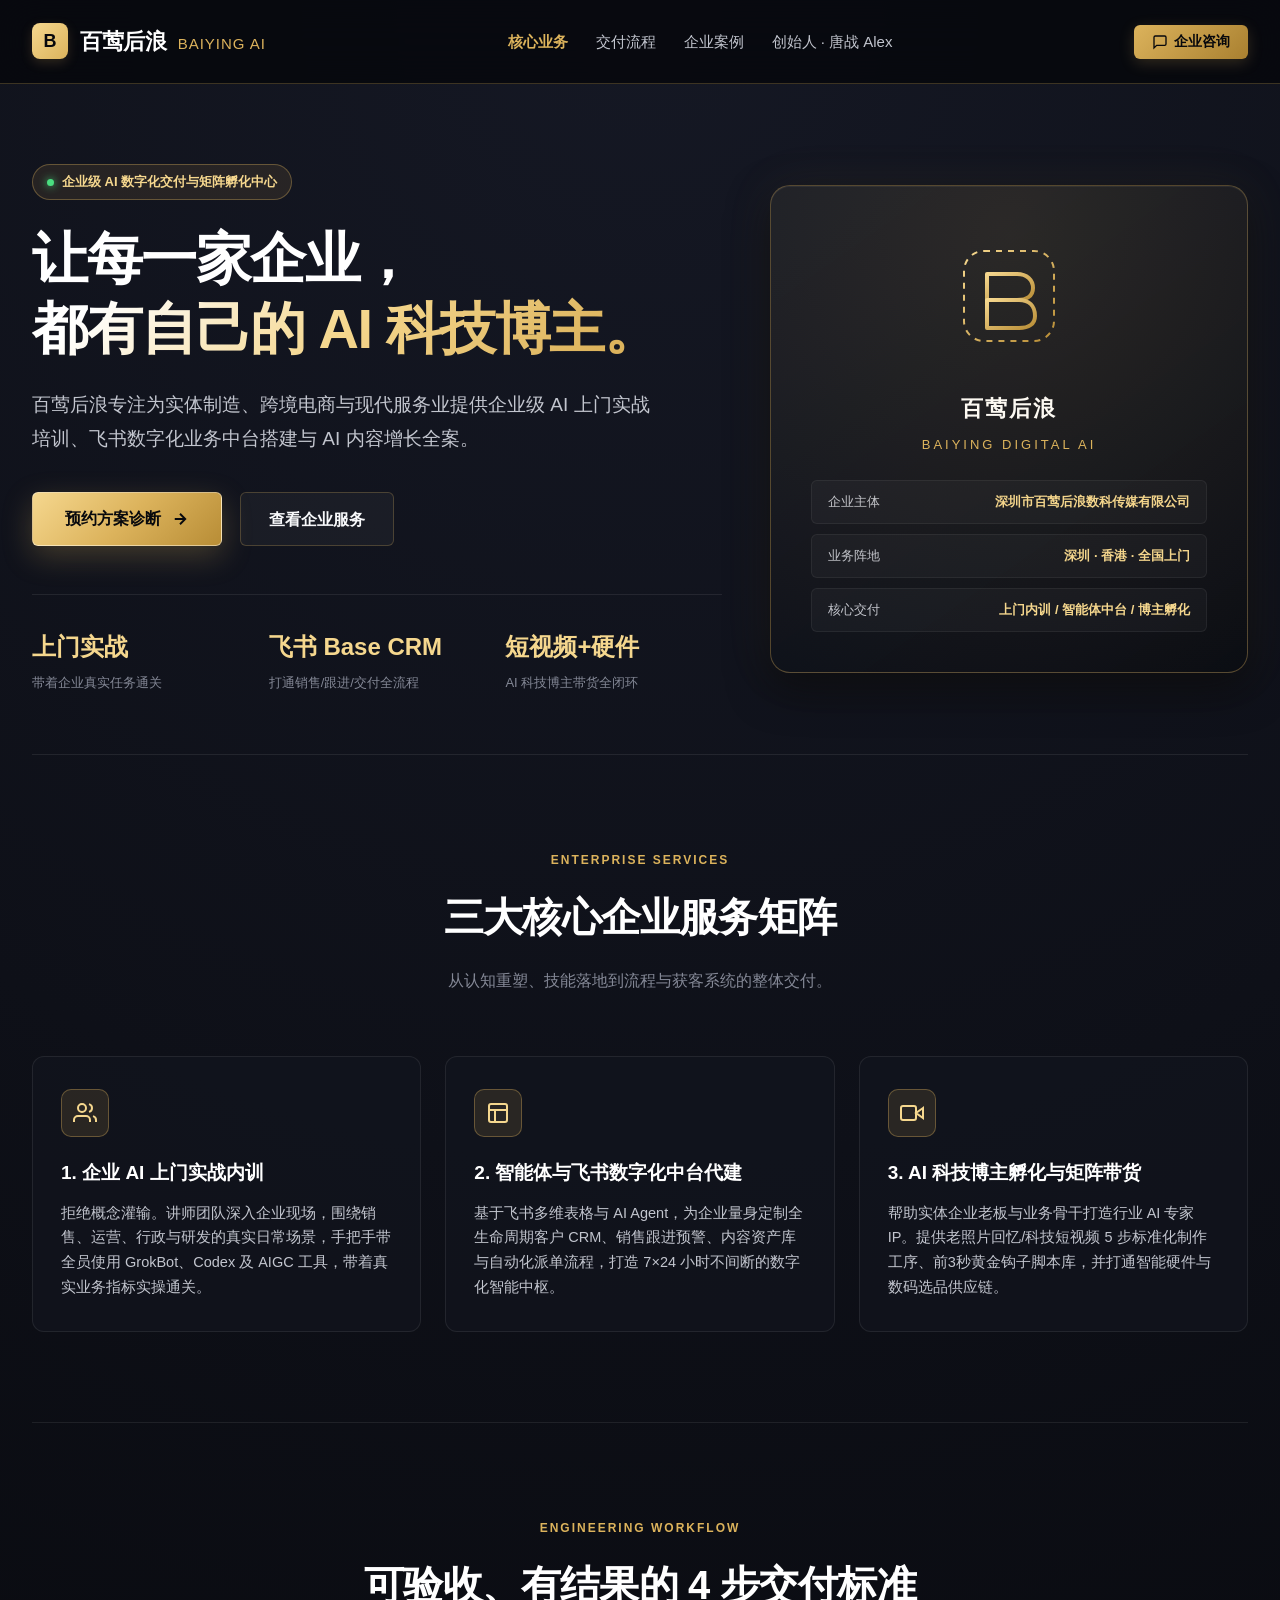
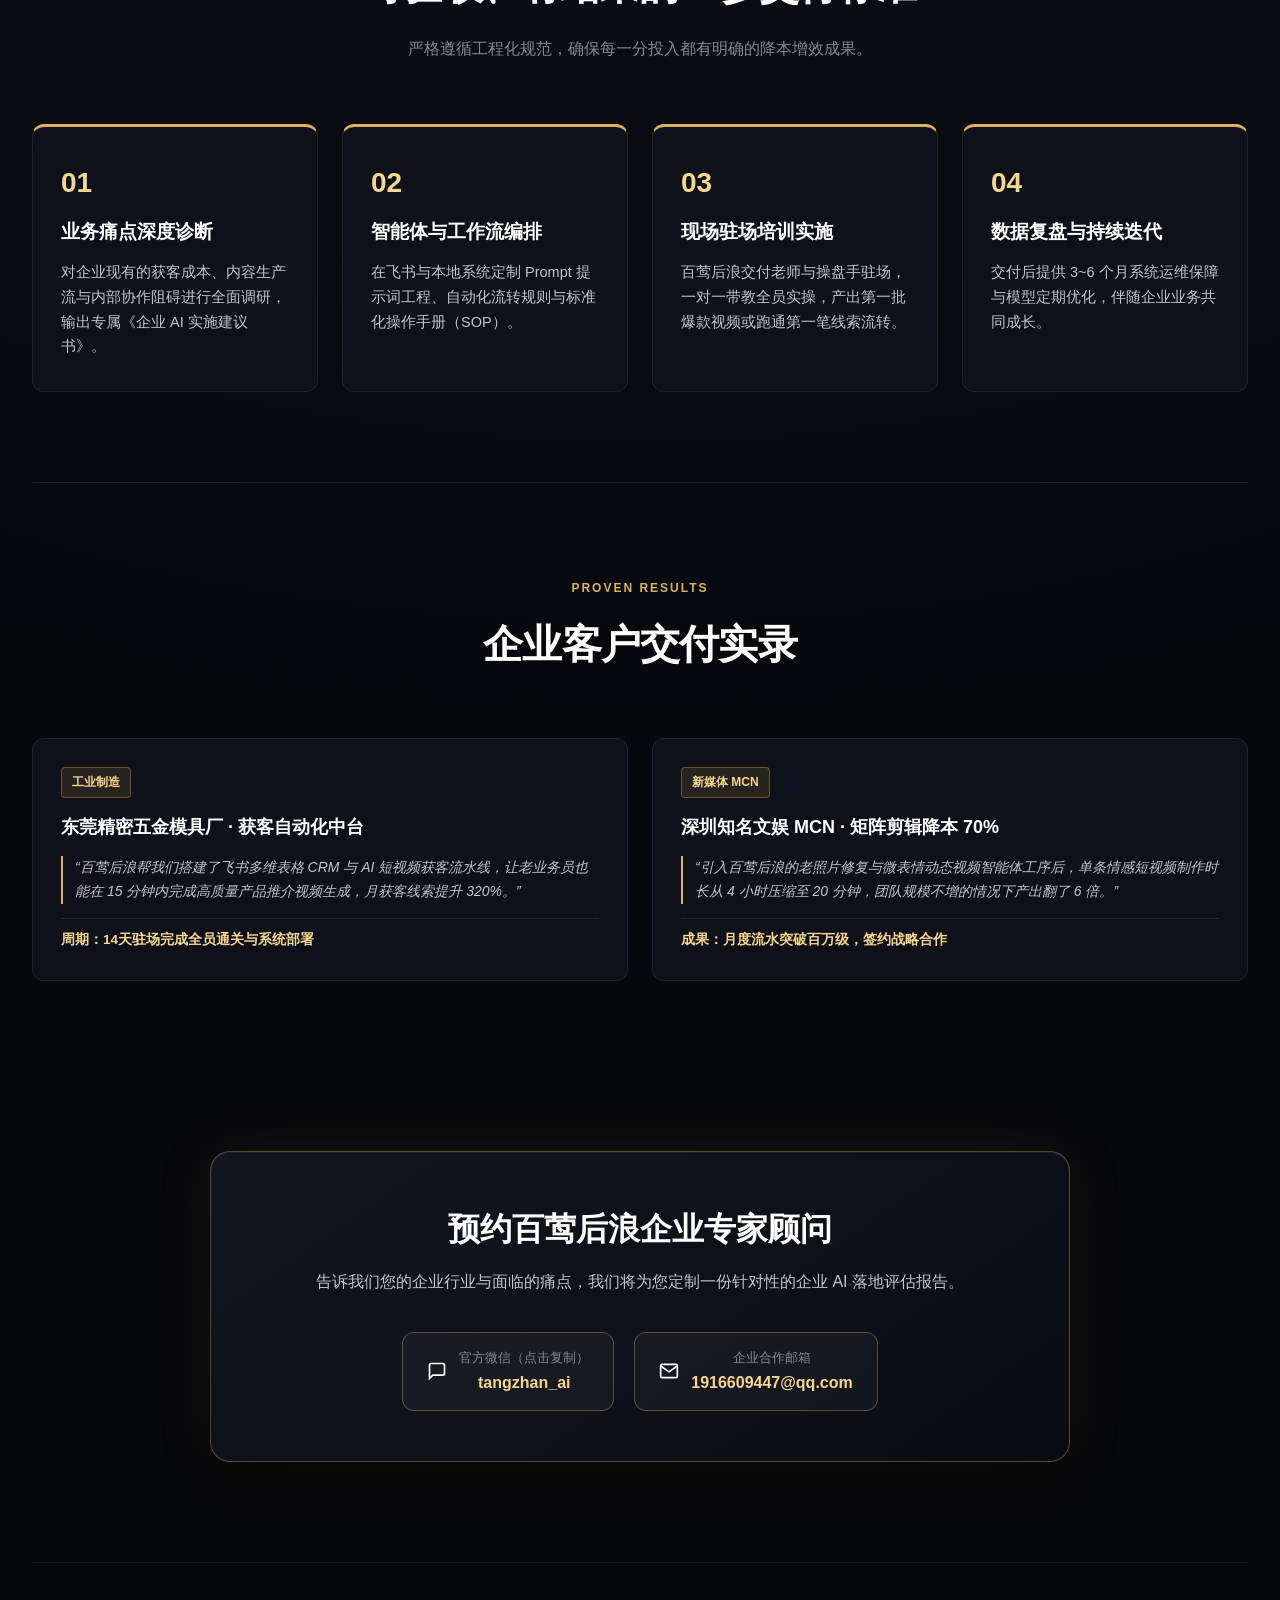
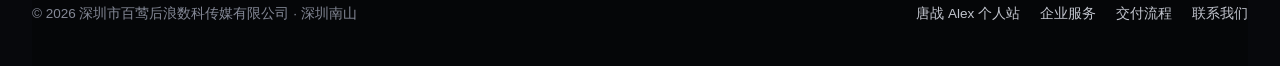
==== company/index.html @ 5c676db0 "百莺后浪 个人站与公司官网 v1 上线版" ====
<!doctype html>
<html lang="zh-CN">
<head>
  <meta charset="utf-8">
  <meta name="viewport" content="width=device-width, initial-scale=1">
  <title>百莺后浪｜让每一家企业都有自己的 AI 科技博主 · 帮企业把 AI 用进日常业务</title>
  <meta name="description" content="深圳市百莺后浪数科传媒有限公司。专注企业 AI 上门实战培训、智能体与飞书数字化中台搭建、AI科技博主孵化与AIGC短视频矩阵获客。">
  <meta name="keywords" content="百莺后浪, 企业AI培训, AI智能体开发, 飞书多维表格CRM, AI博主孵化, 深圳AI方案">
  <meta name="robots" content="index, follow">
  <meta name="theme-color" content="#07080c">
  <meta name="format-detection" content="telephone=no">
  <meta name="apple-mobile-web-app-capable" content="yes">
  <link rel="canonical" href="https://tangzhanai.com/company/">
  <link rel="icon" type="image/svg+xml" href="../favicon.svg">
  
  <meta property="og:type" content="website">
  <meta property="og:url" content="https://tangzhanai.com/company/">
  <meta property="og:title" content="百莺后浪｜让每一家企业都有自己的 AI 科技博主">
  <meta property="og:description" content="从团队实战内训，到销售跟进、知识库和流程自动化，做出可试用、可验收的企业 AI 成果。">
  <meta property="og:image" content="https://tangzhanai.com/assets/share-card-company.png">
  <meta property="og:image:width" content="1200">
  <meta property="og:image:height" content="630">
  
  <link rel="stylesheet" href="../styles.css">
</head>
<body>
  <!-- 顶部导航 -->
  <header class="header">
    <a class="brand-wrapper" href="index.html">
      <div class="brand-logo-badge" style="background: linear-gradient(135deg, #f5d78e, #dcb35c);">B</div>
      <div class="brand-title">百莺后浪 <span>BAIYING AI</span></div>
    </a>
    <nav class="nav-links" aria-label="企业主导航">
      <a class="nav-link active" href="#services">核心业务</a>
      <a class="nav-link" href="#workflow">交付流程</a>
      <a class="nav-link" href="#cases">企业案例</a>
      <a class="nav-link" href="../index.html">创始人 · 唐战 Alex</a>
    </nav>
    <button class="nav-cta" onclick="openWechatModal('企业服务咨询')">
      <svg width="16" height="16" viewBox="0 0 24 24" fill="none" stroke="currentColor" stroke-width="2"><path d="M21 15a2 2 0 0 1-2 2H7l-4 4V5a2 2 0 0 1 2-2h14a2 2 0 0 1 2 2z"/></svg>
      企业咨询
    </button>
  </header>

  <div class="shell">
    <main>
      <!-- Hero 首屏 -->
      <section class="hero-section">
        <div class="hero-grid">
          <div class="hero-content">
            <div class="hero-tag">
              <span class="hero-tag-dot"></span>
              企业级 AI 数字化交付与矩阵孵化中心
            </div>
            <h1 class="hero-title">
              让每一家企业，<br>
              <span class="gold-text">都有自己的 AI 科技博主。</span>
            </h1>
            <p class="hero-description">
              百莺后浪专注为实体制造、跨境电商与现代服务业提供企业级 AI 上门实战培训、飞书数字化业务中台搭建与 AI 内容增长全案。
            </p>
            <div class="hero-actions">
              <button class="btn-primary" onclick="openWechatModal('预约企业方案诊断')">
                <span>预约方案诊断</span>
                <svg width="18" height="18" viewBox="0 0 24 24" fill="none" stroke="currentColor" stroke-width="2.5"><path d="M5 12h14M12 5l7 7-7 7"/></svg>
              </button>
              <a class="btn-secondary" href="#services">
                <span>查看企业服务</span>
              </a>
            </div>
            
            <div class="hero-stats-row">
              <div class="stat-item">
                <h4>上门实战</h4>
                <p>带着企业真实任务通关</p>
              </div>
              <div class="stat-item">
                <h4>飞书 Base CRM</h4>
                <p>打通销售/跟进/交付全流程</p>
              </div>
              <div class="stat-item">
                <h4>短视频+硬件</h4>
                <p>AI 科技博主带货全闭环</p>
              </div>
            </div>
          </div>

          <!-- Hero 右侧企业科技徽标 -->
          <div class="hero-emblem-card">
            <div class="emblem-svg-container">
              <svg viewBox="0 0 140 140" fill="none" xmlns="http://www.w3.org/2000/svg">
                <rect x="25" y="25" width="90" height="90" rx="20" stroke="url(#co-gold)" stroke-width="2" stroke-dasharray="6 6"/>
                <path d="M48 48H78C88 48 94 54 94 62C94 70 88 74 78 74H48V48Z" stroke="url(#co-gold)" stroke-width="4" stroke-linecap="round" stroke-linejoin="round"/>
                <path d="M48 74H80C90 74 96 80 96 90C96 98 90 102 80 102H48V74Z" stroke="url(#co-gold)" stroke-width="4" stroke-linecap="round" stroke-linejoin="round"/>
                <defs>
                  <linearGradient id="co-gold" x1="0%" y1="0%" x2="100%" y2="100%">
                    <stop offset="0%" stop-color="#f5d78e"/>
                    <stop offset="100%" stop-color="#b88d36"/>
                  </linearGradient>
                </defs>
              </svg>
            </div>
            <div class="emblem-title">百莺后浪</div>
            <div class="emblem-subtitle">BAIYING DIGITAL AI</div>
            <div class="emblem-pill-list">
              <div class="emblem-pill">
                <span>企业主体</span>
                <span>深圳市百莺后浪数科传媒有限公司</span>
              </div>
              <div class="emblem-pill">
                <span>业务阵地</span>
                <span>深圳 · 香港 · 全国上门</span>
              </div>
              <div class="emblem-pill">
                <span>核心交付</span>
                <span>上门内训 / 智能体中台 / 博主孵化</span>
              </div>
            </div>
          </div>
        </div>
      </section>

      <!-- 三大企业级核心服务 -->
      <section class="section" id="services">
        <div class="section-header">
          <span class="section-tag">Enterprise Services</span>
          <h2 class="section-title">三大核心企业服务矩阵</h2>
          <p class="section-subtitle">从认知重塑、技能落地到流程与获客系统的整体交付。</p>
        </div>

        <div class="features-grid" style="grid-template-columns: repeat(3, 1fr);">
          <div class="feature-card">
            <div class="feature-icon-box">
              <svg width="24" height="24" viewBox="0 0 24 24" fill="none" stroke="currentColor" stroke-width="2"><path d="M17 21v-2a4 4 0 0 0-4-4H5a4 4 0 0 0-4 4v2"/><circle cx="9" cy="7" r="4"/><path d="M23 21v-2a4 4 0 0 0-3-3.87"/><path d="M16 3.13a4 4 0 0 1 0 7.75"/></svg>
            </div>
            <h3>1. 企业 AI 上门实战内训</h3>
            <p>拒绝概念灌输。讲师团队深入企业现场，围绕销售、运营、行政与研发的真实日常场景，手把手带全员使用 GrokBot、Codex 及 AIGC 工具，带着真实业务指标实操通关。</p>
          </div>

          <div class="feature-card">
            <div class="feature-icon-box">
              <svg width="24" height="24" viewBox="0 0 24 24" fill="none" stroke="currentColor" stroke-width="2"><rect x="3" y="3" width="18" height="18" rx="2" ry="2"/><line x1="3" y1="9" x2="21" y2="9"/><line x1="9" y1="21" x2="9" y2="9"/></svg>
            </div>
            <h3>2. 智能体与飞书数字化中台代建</h3>
            <p>基于飞书多维表格与 AI Agent，为企业量身定制全生命周期客户 CRM、销售跟进预警、内容资产库与自动化派单流程，打造 7×24 小时不间断的数字化智能中枢。</p>
          </div>

          <div class="feature-card">
            <div class="feature-icon-box">
              <svg width="24" height="24" viewBox="0 0 24 24" fill="none" stroke="currentColor" stroke-width="2"><polygon points="23 7 16 12 23 17 23 7"/><rect x="1" y="5" width="15" height="14" rx="2" ry="2"/></svg>
            </div>
            <h3>3. AI 科技博主孵化与矩阵带货</h3>
            <p>帮助实体企业老板与业务骨干打造行业 AI 专家 IP。提供老照片回忆/科技短视频 5 步标准化制作工序、前3秒黄金钩子脚本库，并打通智能硬件与数码选品供应链。</p>
          </div>
        </div>
      </section>

      <!-- 标准化 4 步交付工程流程 -->
      <section class="section" id="workflow">
        <div class="section-header">
          <span class="section-tag">Engineering Workflow</span>
          <h2 class="section-title">可验收、有结果的 4 步交付标准</h2>
          <p class="section-subtitle">严格遵循工程化规范，确保每一分投入都有明确的降本增效成果。</p>
        </div>

        <div class="features-grid" style="grid-template-columns: repeat(4, 1fr);">
          <div class="feature-card" style="border-top: 3px solid var(--gold-primary);">
            <div style="font-size: 28px; font-weight: 850; color: var(--gold-light); margin-bottom: 10px;">01</div>
            <h3>业务痛点深度诊断</h3>
            <p>对企业现有的获客成本、内容生产流与内部协作阻碍进行全面调研，输出专属《企业 AI 实施建议书》。</p>
          </div>

          <div class="feature-card" style="border-top: 3px solid var(--gold-primary);">
            <div style="font-size: 28px; font-weight: 850; color: var(--gold-light); margin-bottom: 10px;">02</div>
            <h3>智能体与工作流编排</h3>
            <p>在飞书与本地系统定制 Prompt 提示词工程、自动化流转规则与标准化操作手册（SOP）。</p>
          </div>

          <div class="feature-card" style="border-top: 3px solid var(--gold-primary);">
            <div style="font-size: 28px; font-weight: 850; color: var(--gold-light); margin-bottom: 10px;">03</div>
            <h3>现场驻场培训实施</h3>
            <p>百莺后浪交付老师与操盘手驻场，一对一带教全员实操，产出第一批爆款视频或跑通第一笔线索流转。</p>
          </div>

          <div class="feature-card" style="border-top: 3px solid var(--gold-primary);">
            <div style="font-size: 28px; font-weight: 850; color: var(--gold-light); margin-bottom: 10px;">04</div>
            <h3>数据复盘与持续迭代</h3>
            <p>交付后提供 3~6 个月系统运维保障与模型定期优化，伴随企业业务共同成长。</p>
          </div>
        </div>
      </section>

      <!-- 企业案例 -->
      <section class="section" id="cases">
        <div class="section-header">
          <span class="section-tag">Proven Results</span>
          <h2 class="section-title">企业客户交付实录</h2>
        </div>

        <div class="cases-grid">
          <div class="case-card">
            <div class="case-badge">工业制造</div>
            <div class="case-title">东莞精密五金模具厂 · 获客自动化中台</div>
            <div class="case-quote">
              “百莺后浪帮我们搭建了飞书多维表格 CRM 与 AI 短视频获客流水线，让老业务员也能在 15 分钟内完成高质量产品推介视频生成，月获客线索提升 320%。”
            </div>
            <div class="case-result">周期：14天驻场完成全员通关与系统部署</div>
          </div>

          <div class="case-card">
            <div class="case-badge">新媒体 MCN</div>
            <div class="case-title">深圳知名文娱 MCN · 矩阵剪辑降本 70%</div>
            <div class="case-quote">
              “引入百莺后浪的老照片修复与微表情动态视频智能体工序后，单条情感短视频制作时长从 4 小时压缩至 20 分钟，团队规模不增的情况下产出翻了 6 倍。”
            </div>
            <div class="case-result">成果：月度流水突破百万级，签约战略合作</div>
          </div>
        </div>
      </section>

      <!-- 咨询合作 -->
      <section class="contact-section" id="contact">
        <div class="contact-box">
          <h2>预约百莺后浪企业专家顾问</h2>
          <p class="lead">
            告诉我们您的企业行业与面临的痛点，我们将为您定制一份针对性的企业 AI 落地评估报告。
          </p>
          <div class="contact-pills">
            <div class="contact-pill-item" onclick="openWechatModal('企业上门内训定制')">
              <svg width="20" height="20" viewBox="0 0 24 24" fill="none" stroke="currentColor" stroke-width="2"><path d="M21 15a2 2 0 0 1-2 2H7l-4 4V5a2 2 0 0 1 2-2h14a2 2 0 0 1 2 2z"/></svg>
              <div>
                <div class="pill-label">官方微信（点击复制）</div>
                <div class="pill-val">tangzhan_ai</div>
              </div>
            </div>
            <a class="contact-pill-item" href="mailto:1916609447@qq.com">
              <svg width="20" height="20" viewBox="0 0 24 24" fill="none" stroke="currentColor" stroke-width="2"><path d="M4 4h16c1.1 0 2 .9 2 2v12c0 1.1-.9 2-2 2H4c-1.1 0-2-.9-2-2V6c0-1.1.9-2 2-2z"/><polyline points="22,6 12,13 2,6"/></svg>
              <div>
                <div class="pill-label">企业合作邮箱</div>
                <div class="pill-val">1916609447@qq.com</div>
              </div>
            </a>
          </div>
        </div>
      </section>
    </main>

    <!-- 页脚 -->
    <footer class="footer">
      <div class="footer-content">
        <div>
          <p>© 2026 深圳市百莺后浪数科传媒有限公司 · 深圳南山</p>
        </div>
        <div class="footer-links">
          <a href="../index.html">唐战 Alex 个人站</a>
          <a href="#services">企业服务</a>
          <a href="#workflow">交付流程</a>
          <a href="javascript:openWechatModal('官网咨询');">联系我们</a>
        </div>
      </div>
    </footer>
  </div>

  <!-- 微信弹窗 Modal -->
  <div class="modal-overlay" id="wechatModal" onclick="closeWechatModal(event)">
    <div class="modal-content" onclick="event.stopPropagation()">
      <button class="modal-close" onclick="closeWechatModal()">&times;</button>
      <h3 style="font-size: 20px; font-weight: 800; color: #fff; margin-bottom: 6px;">长按识别二维码，联系企业顾问</h3>
      <p style="font-size: 13px; color: var(--text-secondary);" id="modalContextText">添加请备注【企业名称 + 合作诉求】优先响应</p>
      
      <div class="modal-qr-box">
        <img src="../assets/wechat-qr.jpg" alt="百莺后浪企业顾问微信二维码" width="166" height="166">
      </div>
      <p style="font-size: 12.5px; color: var(--gold-light); margin-bottom: 4px;">长按上方二维码 → 选择「识别图中二维码」</p>

      <div style="background: rgba(255,255,255,0.06); padding: 10px; border-radius: 6px; font-size: 15px; font-weight: 700; color: var(--gold-light);">
        官方微信：<span id="wechatIdText">tangzhan_ai</span>
      </div>

      <button class="copy-btn" onclick="copyWechatId()">一键复制微信号</button>
      <p style="font-size: 12px; color: var(--text-muted); margin-top: 10px;">备用客服微信：TZCEO945</p>
    </div>
  </div>

  <!-- 移动端底部悬浮转化栏 -->
  <div class="mobile-cta-bar">
    <a class="mcta-secondary" href="#services">企业服务</a>
    <button class="mcta-primary" onclick="openWechatModal('企业服务咨询')">预约企业 AI 诊断</button>
  </div>

  <div class="toast" id="toast">微信号已成功复制到剪贴板！</div>

  <script>
    function openWechatModal(context) {
      const modal = document.getElementById('wechatModal');
      const text = document.getElementById('modalContextText');
      if (context) {
        text.innerText = '咨询【' + context + '】，添加备注优先响应';
      } else {
        text.innerText = '添加请备注【企业名称 + 合作诉求】优先响应';
      }
      modal.classList.add('active');
    }

    function closeWechatModal(e) {
      document.getElementById('wechatModal').classList.remove('active');
    }

    // 兼容微信内置浏览器：clipboard API 不可用时回退到 execCommand
    function copyWechatId() {
      const id = document.getElementById('wechatIdText').innerText;

      function legacyCopy(text) {
        const ta = document.createElement('textarea');
        ta.value = text;
        ta.setAttribute('readonly', '');
        ta.style.cssText = 'position:fixed;left:-9999px;top:0;opacity:0;';
        document.body.appendChild(ta);
        ta.select();
        ta.setSelectionRange(0, text.length);
        let ok = false;
        try { ok = document.execCommand('copy'); } catch (err) { ok = false; }
        document.body.removeChild(ta);
        return ok;
      }

      if (legacyCopy(id)) {
        showToast('微信号 ' + id + ' 已复制，去微信粘贴添加');
        return;
      }
      if (navigator.clipboard && window.isSecureContext) {
        navigator.clipboard.writeText(id).then(() => {
          showToast('微信号 ' + id + ' 已复制，去微信粘贴添加');
        }).catch(() => showToast('请长按上方二维码识别添加'));
        return;
      }
      showToast('请长按上方二维码，识别添加');
    }

    function showToast(msg) {
      const toast = document.getElementById('toast');
      toast.innerText = msg;
      toast.classList.add('show');
      setTimeout(() => {
        toast.classList.remove('show');
      }, 2500);
    }

    // __qrDeepLink: 支持 #qr 直接打开加微弹窗（便于微信内一键跳转）
    (function () {
      if (location.hash === '#qr') {
        window.addEventListener('load', function () { openWechatModal(); });
      }
    })();
  </script>
</body>
</html>
---- styles.css ----
:root {
  color-scheme: dark;
  --bg-primary: #07080c;
  --bg-secondary: #0e1017;
  --bg-card: rgba(18, 21, 30, 0.75);
  --bg-card-hover: rgba(26, 30, 44, 0.9);
  --text-primary: #f8f9fb;
  --text-secondary: #c2c5ce;
  --text-muted: #848896;
  --gold-primary: #dcb35c;
  --gold-light: #f5d78e;
  --gold-dark: #a98030;
  --gold-glow: rgba(220, 179, 92, 0.18);
  --gold-border: rgba(220, 179, 92, 0.35);
  --gold-border-bright: rgba(245, 215, 142, 0.75);
  --line-subtle: rgba(255, 255, 255, 0.08);
  --line-gold: rgba(220, 179, 92, 0.25);
  --accent-cyan: #4ade80;
  --font-main: -apple-system, BlinkMacSystemFont, "SF Pro Display", "PingFang SC", "Hiragino Sans GB", "Microsoft YaHei", sans-serif;
  --radius-sm: 6px;
  --radius-md: 12px;
  --radius-lg: 20px;
  --shadow-card: 0 16px 40px rgba(0, 0, 0, 0.5), inset 0 1px 0 rgba(255, 255, 255, 0.06);
  --shadow-gold: 0 10px 30px rgba(220, 179, 92, 0.25);
}

*, *::before, *::after {
  box-sizing: border-box;
  margin: 0;
  padding: 0;
}

html {
  scroll-behavior: smooth;
  scroll-padding-top: 100px;
  background-color: var(--bg-primary);
}

body {
  margin: 0;
  background: radial-gradient(circle at 50% 0%, #151824 0%, var(--bg-primary) 70%);
  color: var(--text-primary);
  font-family: var(--font-main);
  font-size: 16px;
  line-height: 1.7;
  -webkit-font-smoothing: antialiased;
  min-height: 100vh;
  overflow-x: hidden;
}

/* 顶部导航与通用容器 */
.shell {
  max-width: 1280px;
  margin: 0 auto;
  padding: 0 32px;
}

.header {
  position: sticky;
  top: 0;
  z-index: 100;
  display: flex;
  align-items: center;
  justify-content: space-between;
  min-height: 84px;
  padding: 0 32px;
  max-width: 1280px;
  margin: 0 auto;
  background: rgba(7, 8, 12, 0.85);
  backdrop-filter: blur(20px);
  -webkit-backdrop-filter: blur(20px);
  border-bottom: 1px solid var(--line-gold);
}

.brand-wrapper {
  display: flex;
  align-items: center;
  gap: 12px;
  text-decoration: none;
}

.brand-logo-badge {
  width: 36px;
  height: 36px;
  background: linear-gradient(135deg, var(--gold-light), var(--gold-dark));
  border-radius: 8px;
  display: flex;
  align-items: center;
  justify-content: center;
  color: var(--bg-primary);
  font-weight: 800;
  font-size: 18px;
  box-shadow: 0 4px 12px var(--gold-glow);
}

.brand-title {
  font-size: 22px;
  font-weight: 750;
  color: #fff;
  letter-spacing: -0.5px;
}

.brand-title span {
  color: var(--gold-primary);
  font-weight: 500;
  font-size: 15px;
  margin-left: 6px;
  letter-spacing: 1px;
}

.nav-links {
  display: flex;
  align-items: center;
  gap: 28px;
}

.nav-link {
  color: var(--text-secondary);
  text-decoration: none;
  font-size: 15px;
  font-weight: 500;
  transition: color 0.2s ease;
  position: relative;
}

.nav-link:hover {
  color: var(--gold-light);
}

.nav-link.active {
  color: var(--gold-primary);
  font-weight: 600;
}

.nav-cta {
  display: inline-flex;
  align-items: center;
  justify-content: center;
  gap: 6px;
  padding: 8px 18px;
  border-radius: var(--radius-sm);
  background: linear-gradient(135deg, var(--gold-primary), var(--gold-dark));
  color: #07080c;
  font-size: 14px;
  font-weight: 700;
  text-decoration: none;
  box-shadow: 0 4px 15px rgba(220, 179, 92, 0.2);
  transition: transform 0.2s, box-shadow 0.2s;
  cursor: pointer;
  border: none;
}

.nav-cta:hover {
  transform: translateY(-1px);
  box-shadow: 0 6px 20px rgba(220, 179, 92, 0.4);
}

/* 首屏 Hero Section */
.hero-section {
  padding: 80px 0 60px;
  position: relative;
}

.hero-grid {
  display: grid;
  grid-template-columns: 1.3fr 0.9fr;
  align-items: center;
  gap: 48px;
}

.hero-tag {
  display: inline-flex;
  align-items: center;
  gap: 8px;
  padding: 6px 14px;
  border-radius: 30px;
  background: rgba(220, 179, 92, 0.1);
  border: 1px solid var(--gold-border);
  font-size: 13px;
  font-weight: 600;
  color: var(--gold-light);
  margin-bottom: 24px;
}

.hero-tag-dot {
  width: 7px;
  height: 7px;
  background: var(--accent-cyan);
  border-radius: 50%;
  box-shadow: 0 0 8px var(--accent-cyan);
}

.hero-title {
  font-size: clamp(34px, 4.5vw, 56px);
  font-weight: 800;
  line-height: 1.25;
  letter-spacing: -1.5px;
  color: #ffffff;
  margin-bottom: 24px;
}

.hero-title .gold-text {
  background: linear-gradient(135deg, #ffffff 10%, var(--gold-light) 50%, var(--gold-primary) 90%);
  -webkit-background-clip: text;
  -webkit-text-fill-color: transparent;
}

.hero-description {
  font-size: 19px;
  line-height: 1.8;
  color: var(--text-secondary);
  margin-bottom: 36px;
  max-width: 620px;
}

.hero-actions {
  display: flex;
  align-items: center;
  gap: 18px;
  flex-wrap: wrap;
  margin-bottom: 48px;
}

.btn-primary {
  display: inline-flex;
  align-items: center;
  justify-content: center;
  gap: 10px;
  min-height: 54px;
  padding: 0 32px;
  background: linear-gradient(135deg, #f5d78e 0%, #dcb35c 50%, #b88d36 100%);
  color: #08090d;
  font-size: 16px;
  font-weight: 750;
  border-radius: var(--radius-sm);
  text-decoration: none;
  box-shadow: var(--shadow-gold);
  transition: all 0.25s ease;
  border: 1px solid rgba(255, 255, 255, 0.4);
  cursor: pointer;
}

.btn-primary:hover {
  transform: translateY(-2px);
  box-shadow: 0 12px 35px rgba(220, 179, 92, 0.45);
  background: linear-gradient(135deg, #fff 0%, #f5d78e 60%, #dcb35c 100%);
}

.btn-secondary {
  display: inline-flex;
  align-items: center;
  justify-content: center;
  gap: 10px;
  min-height: 54px;
  padding: 0 28px;
  background: rgba(255, 255, 255, 0.04);
  color: var(--text-primary);
  font-size: 16px;
  font-weight: 650;
  border-radius: var(--radius-sm);
  text-decoration: none;
  border: 1px solid var(--line-gold);
  transition: all 0.25s ease;
  cursor: pointer;
}

.btn-secondary:hover {
  background: rgba(220, 179, 92, 0.1);
  border-color: var(--gold-primary);
  color: var(--gold-light);
  transform: translateY(-2px);
}

.hero-stats-row {
  display: grid;
  grid-template-columns: repeat(3, 1fr);
  gap: 20px;
  padding-top: 32px;
  border-top: 1px solid var(--line-subtle);
}

.stat-item h4 {
  font-size: 24px;
  font-weight: 800;
  color: var(--gold-light);
  margin-bottom: 4px;
}

.stat-item p {
  font-size: 13px;
  color: var(--text-muted);
}

/* Hero 右侧高定科技勋章徽标 */
.hero-emblem-card {
  position: relative;
  background: linear-gradient(145deg, rgba(22, 26, 38, 0.8), rgba(11, 13, 19, 0.95));
  border: 1px solid var(--gold-border);
  border-radius: var(--radius-lg);
  padding: 40px;
  box-shadow: var(--shadow-card), 0 0 50px rgba(220, 179, 92, 0.08);
  display: flex;
  flex-direction: column;
  align-items: center;
  text-align: center;
  overflow: hidden;
}

.hero-emblem-card::before {
  content: "";
  position: absolute;
  top: -50%;
  left: -50%;
  width: 200%;
  height: 200%;
  background: radial-gradient(circle at 50% 30%, rgba(220, 179, 92, 0.12) 0%, transparent 60%);
  pointer-events: none;
}

.emblem-svg-container {
  width: 140px;
  height: 140px;
  margin-bottom: 24px;
  position: relative;
  animation: floatSlow 6s ease-in-out infinite;
}

@keyframes floatSlow {
  0%, 100% { transform: translateY(0); }
  50% { transform: translateY(-8px); }
}

.emblem-title {
  font-size: 22px;
  font-weight: 800;
  color: #fff;
  letter-spacing: 2px;
  margin-bottom: 6px;
}

.emblem-subtitle {
  font-size: 13px;
  color: var(--gold-primary);
  letter-spacing: 3px;
  text-transform: uppercase;
  margin-bottom: 24px;
}

.emblem-pill-list {
  display: flex;
  flex-direction: column;
  gap: 10px;
  width: 100%;
}

.emblem-pill {
  display: flex;
  align-items: center;
  justify-content: space-between;
  padding: 10px 16px;
  background: rgba(255, 255, 255, 0.03);
  border: 1px solid rgba(255, 255, 255, 0.06);
  border-radius: var(--radius-sm);
  font-size: 13px;
  color: var(--text-secondary);
}

.emblem-pill span:last-child {
  color: var(--gold-light);
  font-weight: 600;
}

/* 核心板块通用 */
.section {
  padding: 90px 0;
  border-top: 1px solid var(--line-subtle);
  position: relative;
}

.section-header {
  text-align: center;
  max-width: 720px;
  margin: 0 auto 60px;
}

.section-tag {
  display: inline-block;
  font-size: 12px;
  font-weight: 700;
  letter-spacing: 2px;
  color: var(--gold-primary);
  text-transform: uppercase;
  margin-bottom: 12px;
}

.section-title {
  font-size: clamp(28px, 3.5vw, 40px);
  font-weight: 800;
  letter-spacing: -0.8px;
  color: #fff;
  margin-bottom: 16px;
}

.section-subtitle {
  font-size: 16px;
  color: var(--text-muted);
  line-height: 1.8;
}

/* 差异化壁垒卡片 */
.features-grid {
  display: grid;
  grid-template-columns: repeat(auto-fit, minmax(270px, 1fr));
  gap: 24px;
}

.feature-card {
  background: var(--bg-card);
  border: 1px solid rgba(255, 255, 255, 0.08);
  border-radius: var(--radius-md);
  padding: 32px 28px;
  transition: all 0.3s ease;
  position: relative;
}

.feature-card:hover {
  transform: translateY(-4px);
  border-color: var(--gold-border);
  box-shadow: 0 12px 30px rgba(0, 0, 0, 0.6), 0 0 20px var(--gold-glow);
  background: var(--bg-card-hover);
}

.feature-icon-box {
  width: 48px;
  height: 48px;
  border-radius: 10px;
  background: rgba(220, 179, 92, 0.12);
  border: 1px solid var(--gold-border);
  display: flex;
  align-items: center;
  justify-content: center;
  color: var(--gold-light);
  font-size: 20px;
  margin-bottom: 20px;
}

.feature-card h3 {
  font-size: 19px;
  font-weight: 750;
  color: #fff;
  margin-bottom: 12px;
}

.feature-card p {
  font-size: 14.5px;
  color: var(--text-secondary);
  line-height: 1.7;
}

/* 产品体系定价网格 (阶梯体系) */
.pricing-grid {
  display: grid;
  grid-template-columns: repeat(4, 1fr);
  gap: 20px;
  align-items: stretch;
}

.pricing-card {
  background: var(--bg-card);
  border: 1px solid rgba(255, 255, 255, 0.08);
  border-radius: var(--radius-md);
  padding: 36px 24px;
  display: flex;
  flex-direction: column;
  position: relative;
  transition: all 0.3s ease;
}

.pricing-card.featured {
  background: linear-gradient(170deg, rgba(30, 35, 52, 0.85) 0%, rgba(14, 16, 24, 0.95) 100%);
  border: 1px solid var(--gold-border-bright);
  box-shadow: var(--shadow-card), 0 0 35px rgba(220, 179, 92, 0.15);
  transform: scale(1.03);
  z-index: 2;
}

.pricing-card:hover {
  transform: translateY(-4px);
  border-color: var(--gold-border-bright);
  box-shadow: var(--shadow-card), 0 0 25px var(--gold-glow);
}

.pricing-badge {
  position: absolute;
  top: -12px;
  left: 50%;
  transform: translateX(-50%);
  background: linear-gradient(135deg, var(--gold-light), var(--gold-dark));
  color: #07080c;
  font-size: 11px;
  font-weight: 800;
  padding: 4px 14px;
  border-radius: 20px;
  letter-spacing: 1px;
  text-transform: uppercase;
}

.pricing-header {
  margin-bottom: 20px;
}

.pricing-level {
  font-size: 13px;
  font-weight: 700;
  color: var(--gold-primary);
  letter-spacing: 1.5px;
  margin-bottom: 6px;
  text-transform: uppercase;
}

.pricing-title {
  font-size: 21px;
  font-weight: 800;
  color: #fff;
  margin-bottom: 12px;
}

.pricing-price {
  font-size: 32px;
  font-weight: 850;
  color: #fff;
  display: flex;
  align-items: baseline;
  gap: 4px;
}

.pricing-price span.unit {
  font-size: 13px;
  font-weight: 500;
  color: var(--text-muted);
}

.pricing-desc {
  font-size: 13.5px;
  color: var(--text-secondary);
  line-height: 1.6;
  margin-top: 10px;
  min-height: 44px;
}

.pricing-divider {
  height: 1px;
  background: var(--line-subtle);
  margin: 20px 0;
}

.pricing-features {
  list-style: none;
  display: flex;
  flex-direction: column;
  gap: 12px;
  margin-bottom: 30px;
  flex-grow: 1;
}

.pricing-feature-item {
  display: flex;
  align-items: flex-start;
  gap: 10px;
  font-size: 13.5px;
  color: var(--text-secondary);
  line-height: 1.5;
}

.pricing-feature-item svg {
  flex-shrink: 0;
  margin-top: 3px;
  color: var(--gold-primary);
}

.pricing-btn {
  width: 100%;
  padding: 12px 0;
  display: flex;
  align-items: center;
  justify-content: center;
  gap: 8px;
  background: rgba(255, 255, 255, 0.05);
  border: 1px solid var(--line-gold);
  border-radius: var(--radius-sm);
  color: #fff;
  font-size: 14px;
  font-weight: 700;
  text-decoration: none;
  transition: all 0.2s;
  cursor: pointer;
}

.pricing-btn:hover {
  background: var(--gold-primary);
  color: #07080c;
  border-color: var(--gold-primary);
}

.pricing-card.featured .pricing-btn {
  background: linear-gradient(135deg, var(--gold-primary), var(--gold-dark));
  color: #07080c;
  border: none;
  box-shadow: 0 4px 15px rgba(220, 179, 92, 0.3);
}

.pricing-card.featured .pricing-btn:hover {
  background: linear-gradient(135deg, var(--gold-light), var(--gold-primary));
}

/* 交付案例 */
.cases-grid {
  display: grid;
  grid-template-columns: repeat(auto-fit, minmax(340px, 1fr));
  gap: 24px;
}

.case-card {
  background: var(--bg-card);
  border: 1px solid rgba(255, 255, 255, 0.08);
  border-radius: var(--radius-md);
  padding: 28px;
  display: flex;
  flex-direction: column;
  gap: 14px;
}

.case-badge {
  align-self: flex-start;
  padding: 4px 10px;
  border-radius: 4px;
  font-size: 12px;
  font-weight: 600;
  background: rgba(220, 179, 92, 0.12);
  color: var(--gold-light);
  border: 1px solid var(--gold-border);
}

.case-title {
  font-size: 18px;
  font-weight: 750;
  color: #fff;
}

.case-quote {
  font-size: 14px;
  color: var(--text-secondary);
  line-height: 1.7;
  font-style: italic;
  border-left: 2px solid var(--gold-primary);
  padding-left: 12px;
}

.case-result {
  font-size: 13.5px;
  font-weight: 600;
  color: var(--gold-light);
  margin-top: auto;
  padding-top: 10px;
  border-top: 1px solid var(--line-subtle);
}

/* 联系与一键加微弹窗 */
.contact-section {
  padding: 80px 0 100px;
  text-align: center;
}

.contact-box {
  max-width: 860px;
  margin: 0 auto;
  background: linear-gradient(145deg, rgba(20, 24, 34, 0.9), rgba(11, 13, 19, 0.95));
  border: 1px solid var(--gold-border);
  border-radius: var(--radius-lg);
  padding: 50px 40px;
  box-shadow: var(--shadow-card), 0 0 60px rgba(220, 179, 92, 0.1);
}

.contact-box h2 {
  font-size: 32px;
  font-weight: 800;
  color: #fff;
  margin-bottom: 12px;
}

.contact-box p.lead {
  font-size: 16px;
  color: var(--text-secondary);
  margin-bottom: 36px;
}

.contact-pills {
  display: flex;
  justify-content: center;
  gap: 20px;
  flex-wrap: wrap;
}

.contact-pill-item {
  display: flex;
  align-items: center;
  gap: 12px;
  padding: 14px 24px;
  background: rgba(255, 255, 255, 0.04);
  border: 1px solid var(--gold-border);
  border-radius: var(--radius-md);
  cursor: pointer;
  transition: all 0.2s;
  color: #fff;
  text-decoration: none;
}

.contact-pill-item:hover {
  background: rgba(220, 179, 92, 0.15);
  border-color: var(--gold-primary);
  transform: translateY(-2px);
}

.contact-pill-item .pill-label {
  font-size: 13px;
  color: var(--text-muted);
}

.contact-pill-item .pill-val {
  font-size: 16px;
  font-weight: 750;
  color: var(--gold-light);
}

/* 页脚 */
.footer {
  border-top: 1px solid var(--line-subtle);
  padding: 40px 0;
  background: #050608;
  font-size: 13.5px;
  color: var(--text-muted);
}

.footer-content {
  display: flex;
  justify-content: space-between;
  align-items: center;
  flex-wrap: wrap;
  gap: 20px;
}

.footer-links {
  display: flex;
  gap: 20px;
}

.footer-links a {
  color: var(--text-secondary);
  text-decoration: none;
}

.footer-links a:hover {
  color: var(--gold-light);
}

/* 微信弹窗 Modal & Toast 提示 */
.modal-overlay {
  display: none;
  position: fixed;
  inset: 0;
  background: rgba(0, 0, 0, 0.85);
  backdrop-filter: blur(10px);
  z-index: 999;
  align-items: center;
  justify-content: center;
  padding: 20px;
}

.modal-overlay.active {
  display: flex;
}

.modal-content {
  background: var(--bg-secondary);
  border: 1px solid var(--gold-border-bright);
  border-radius: var(--radius-lg);
  padding: 40px;
  max-width: 420px;
  width: 100%;
  text-align: center;
  position: relative;
  box-shadow: 0 25px 60px rgba(0, 0, 0, 0.8), 0 0 40px var(--gold-glow);
  animation: modalPop 0.3s cubic-bezier(0.16, 1, 0.3, 1);
}

@keyframes modalPop {
  from { opacity: 0; transform: scale(0.92) translateY(10px); }
  to { opacity: 1; transform: scale(1) translateY(0); }
}

.modal-close {
  position: absolute;
  top: 16px;
  right: 18px;
  background: none;
  border: none;
  color: var(--text-muted);
  font-size: 24px;
  cursor: pointer;
}

.modal-close:hover {
  color: #fff;
}

.modal-qr-box {
  width: 190px;
  height: 190px;
  margin: 20px auto;
  padding: 12px;
  background: #fff;
  border-radius: var(--radius-sm);
  display: flex;
  align-items: center;
  justify-content: center;
}

.modal-qr-box svg {
  width: 100%;
  height: 100%;
}

.copy-btn {
  width: 100%;
  padding: 12px 0;
  margin-top: 14px;
  background: linear-gradient(135deg, var(--gold-primary), var(--gold-dark));
  border: none;
  border-radius: var(--radius-sm);
  color: #07080c;
  font-size: 15px;
  font-weight: 750;
  cursor: pointer;
  transition: opacity 0.2s;
}

.copy-btn:hover {
  opacity: 0.92;
}

.toast {
  position: fixed;
  bottom: 30px;
  left: 50%;
  transform: translateX(-50%) translateY(100px);
  background: #1a202c;
  color: var(--gold-light);
  border: 1px solid var(--gold-border);
  padding: 12px 24px;
  border-radius: 30px;
  font-size: 14px;
  font-weight: 600;
  box-shadow: 0 10px 30px rgba(0, 0, 0, 0.6);
  z-index: 1000;
  opacity: 0;
  transition: all 0.3s ease;
  pointer-events: none;
}

.toast.show {
  transform: translateX(-50%) translateY(0);
  opacity: 1;
}

/* 响应式断点 */
@media (max-width: 1080px) {
  .pricing-grid {
    grid-template-columns: repeat(2, 1fr);
  }
  .pricing-card.featured {
    transform: none;
  }
}

@media (max-width: 860px) {
  .hero-grid {
    grid-template-columns: 1fr;
    gap: 40px;
  }
  .header {
    padding: 0 20px;
  }
  .nav-links {
    display: none;
  }
  .pricing-grid {
    grid-template-columns: 1fr;
  }
  .hero-stats-row {
    grid-template-columns: 1fr;
    gap: 16px;
  }
}

/* ============ 微信端 / 移动端专项优化 ============ */
html {
  -webkit-text-size-adjust: 100%;
  text-size-adjust: 100%;
}

body {
  -webkit-tap-highlight-color: transparent;
}

/* 微信中真实二维码 */
.modal-qr-box img {
  width: 100%;
  height: 100%;
  object-fit: contain;
  border-radius: 4px;
  display: block;
  -webkit-touch-callout: default;
  user-select: auto;
}

/* 底部悬浮转化栏：仅移动端显示 */
.mobile-cta-bar {
  display: none;
}

@media (max-width: 860px) {
  .mobile-cta-bar {
    position: fixed;
    left: 0;
    right: 0;
    bottom: 0;
    z-index: 90;
    display: flex;
    gap: 10px;
    padding: 10px 16px;
    padding-bottom: calc(10px + env(safe-area-inset-bottom));
    background: rgba(8, 9, 13, 0.94);
    backdrop-filter: blur(16px);
    -webkit-backdrop-filter: blur(16px);
    border-top: 1px solid var(--gold-border);
  }

  .mcta-secondary,
  .mcta-primary {
    flex: 1;
    height: 48px;
    display: flex;
    align-items: center;
    justify-content: center;
    border-radius: 8px;
    font-size: 15px;
    font-weight: 700;
    text-decoration: none;
    letter-spacing: 0.3px;
  }

  .mcta-secondary {
    flex: 0 0 34%;
    background: rgba(255, 255, 255, 0.06);
    color: var(--text-primary);
    border: 1px solid rgba(255, 255, 255, 0.14);
  }

  .mcta-primary {
    background: linear-gradient(135deg, #f5d78e 0%, #dcb35c 60%, #b88d36 100%);
    color: #08090d;
    border: none;
    box-shadow: 0 6px 18px rgba(220, 179, 92, 0.28);
  }

  /* 为底部悬浮栏留出空间，避免遮挡页脚 */
  body {
    padding-bottom: 76px;
  }

  /* 移动端点击区域加大 */
  .contact-pill-item {
    width: 100%;
    justify-content: flex-start;
  }

  .contact-pills {
    flex-direction: column;
    gap: 12px;
  }

  /* 移动端弹窗更贴合屏幕 */
  .modal-content {
    padding: 32px 22px 26px;
    max-height: 88vh;
    overflow-y: auto;
  }

  .modal-qr-box {
    width: 200px;
    height: 200px;
  }
}
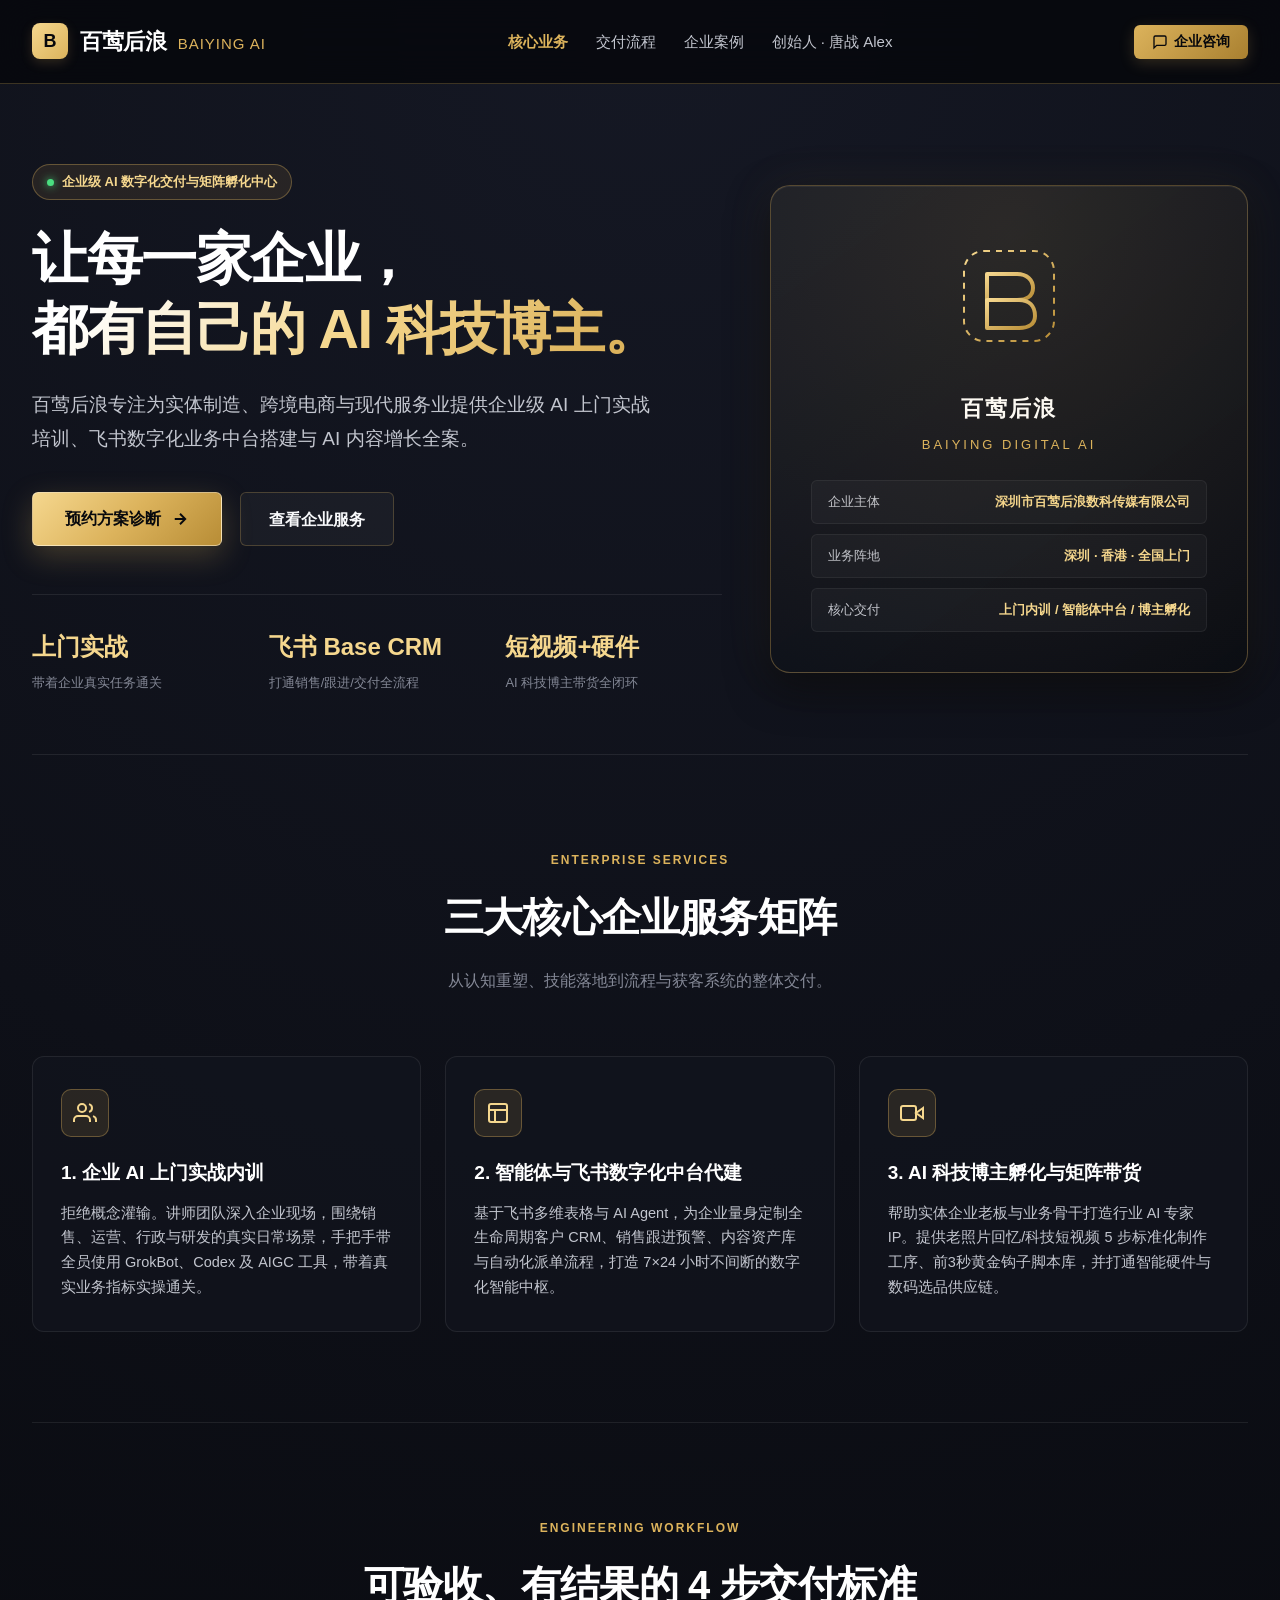
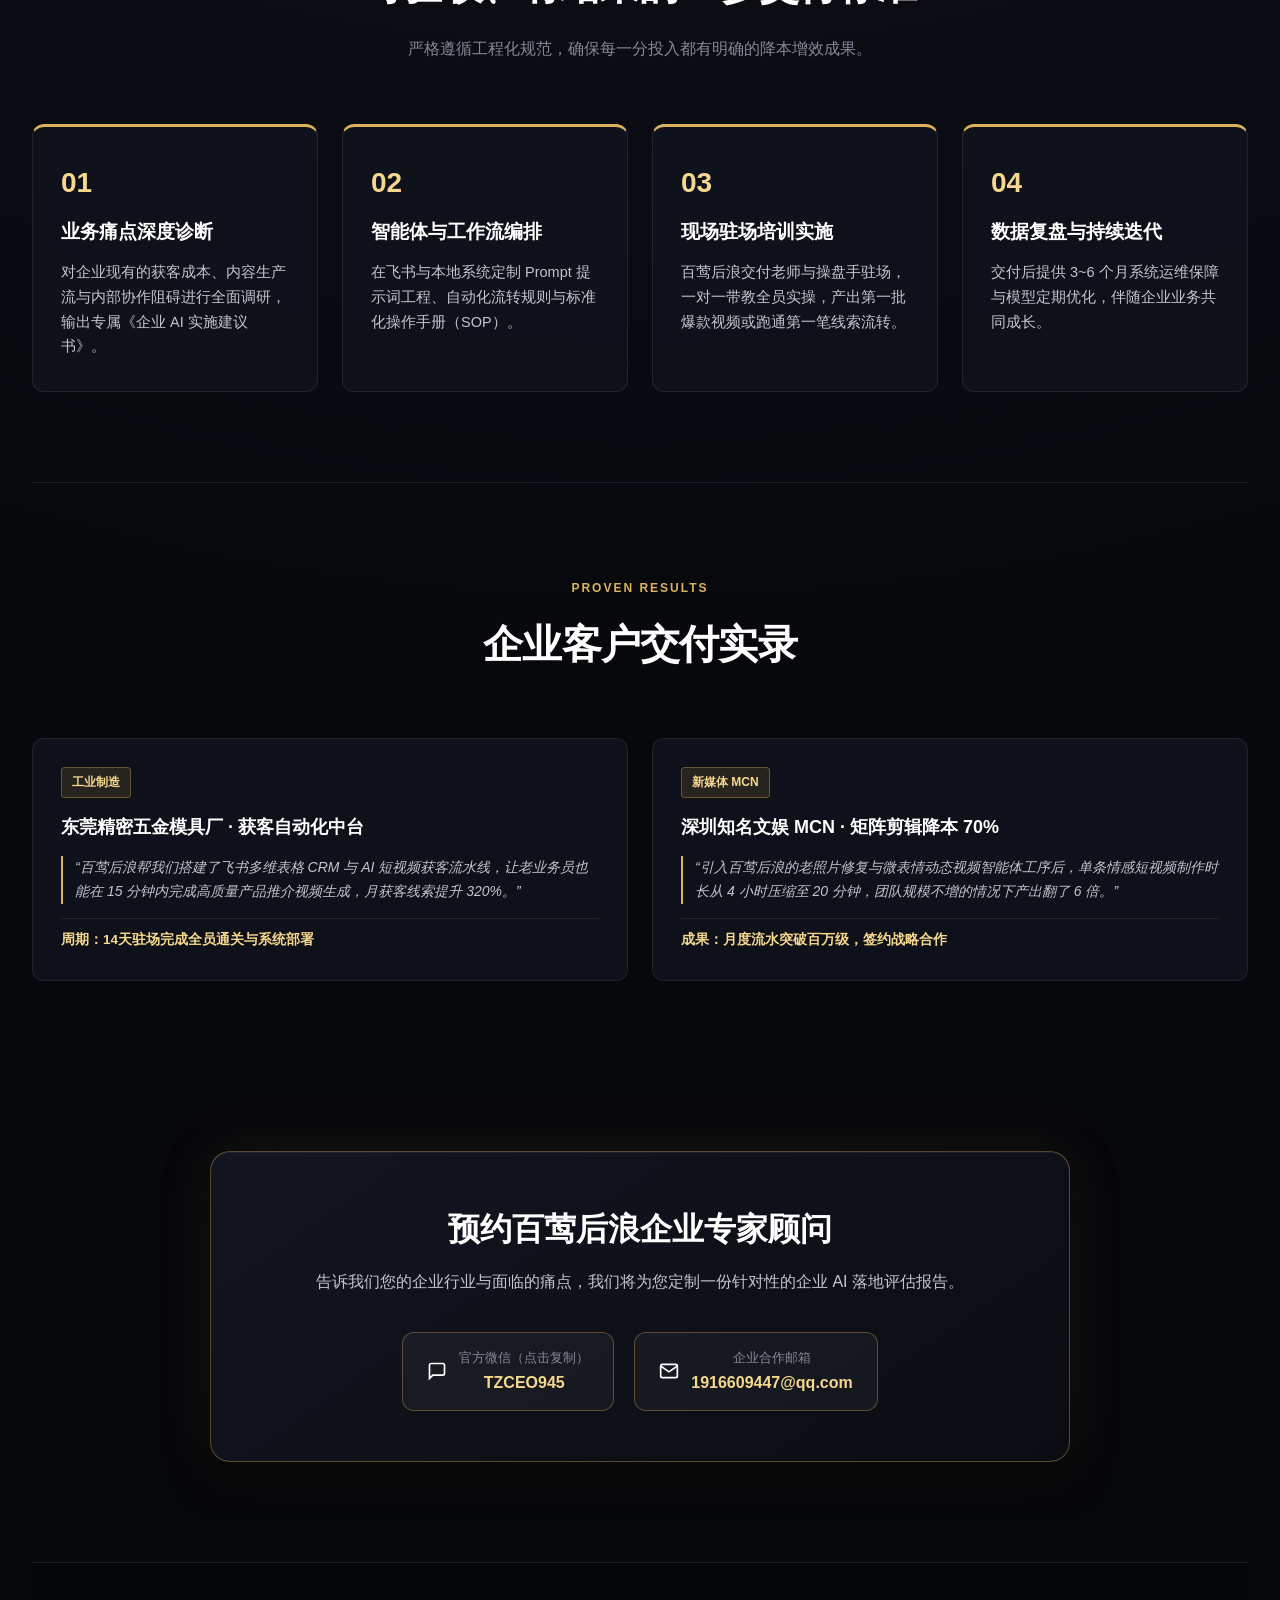
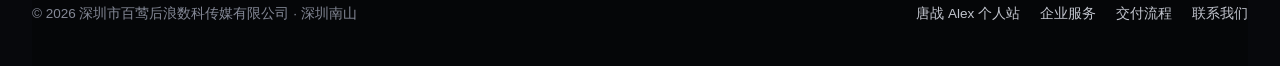
==== commit ca15e2aa: "微信号统一为 TZCEO945；新增官网双二维码与分享海报" ====
--- a/company/index.html
+++ b/company/index.html
@@ -14,10 +14,10 @@
   <link rel="icon" type="image/svg+xml" href="../favicon.svg">
   
   <meta property="og:type" content="website">
-  <meta property="og:url" content="https://tangzhanai.com/company/">
+  <meta property="og:url" content="https://linkaitang6-hub.github.io/tangzhanai/company/">
   <meta property="og:title" content="百莺后浪｜让每一家企业都有自己的 AI 科技博主">
   <meta property="og:description" content="从团队实战内训，到销售跟进、知识库和流程自动化，做出可试用、可验收的企业 AI 成果。">
-  <meta property="og:image" content="https://tangzhanai.com/assets/share-card-company.png">
+  <meta property="og:image" content="https://linkaitang6-hub.github.io/tangzhanai/assets/share-card-company.png">
   <meta property="og:image:width" content="1200">
   <meta property="og:image:height" content="630">
   
@@ -230,7 +230,7 @@
               <svg width="20" height="20" viewBox="0 0 24 24" fill="none" stroke="currentColor" stroke-width="2"><path d="M21 15a2 2 0 0 1-2 2H7l-4 4V5a2 2 0 0 1 2-2h14a2 2 0 0 1 2 2z"/></svg>
               <div>
                 <div class="pill-label">官方微信（点击复制）</div>
-                <div class="pill-val">tangzhan_ai</div>
+                <div class="pill-val">TZCEO945</div>
               </div>
             </div>
             <a class="contact-pill-item" href="mailto:1916609447@qq.com">
@@ -274,11 +274,11 @@
       <p style="font-size: 12.5px; color: var(--gold-light); margin-bottom: 4px;">长按上方二维码 → 选择「识别图中二维码」</p>
 
       <div style="background: rgba(255,255,255,0.06); padding: 10px; border-radius: 6px; font-size: 15px; font-weight: 700; color: var(--gold-light);">
-        官方微信：<span id="wechatIdText">tangzhan_ai</span>
+        官方微信：<span id="wechatIdText">TZCEO945</span>
       </div>
 
       <button class="copy-btn" onclick="copyWechatId()">一键复制微信号</button>
-      <p style="font-size: 12px; color: var(--text-muted); margin-top: 10px;">备用客服微信：TZCEO945</p>
+      <p style="font-size: 12px; color: var(--text-muted); margin-top: 10px;">加微信请备注来意，24 小时内回复</p>
     </div>
   </div>
 
